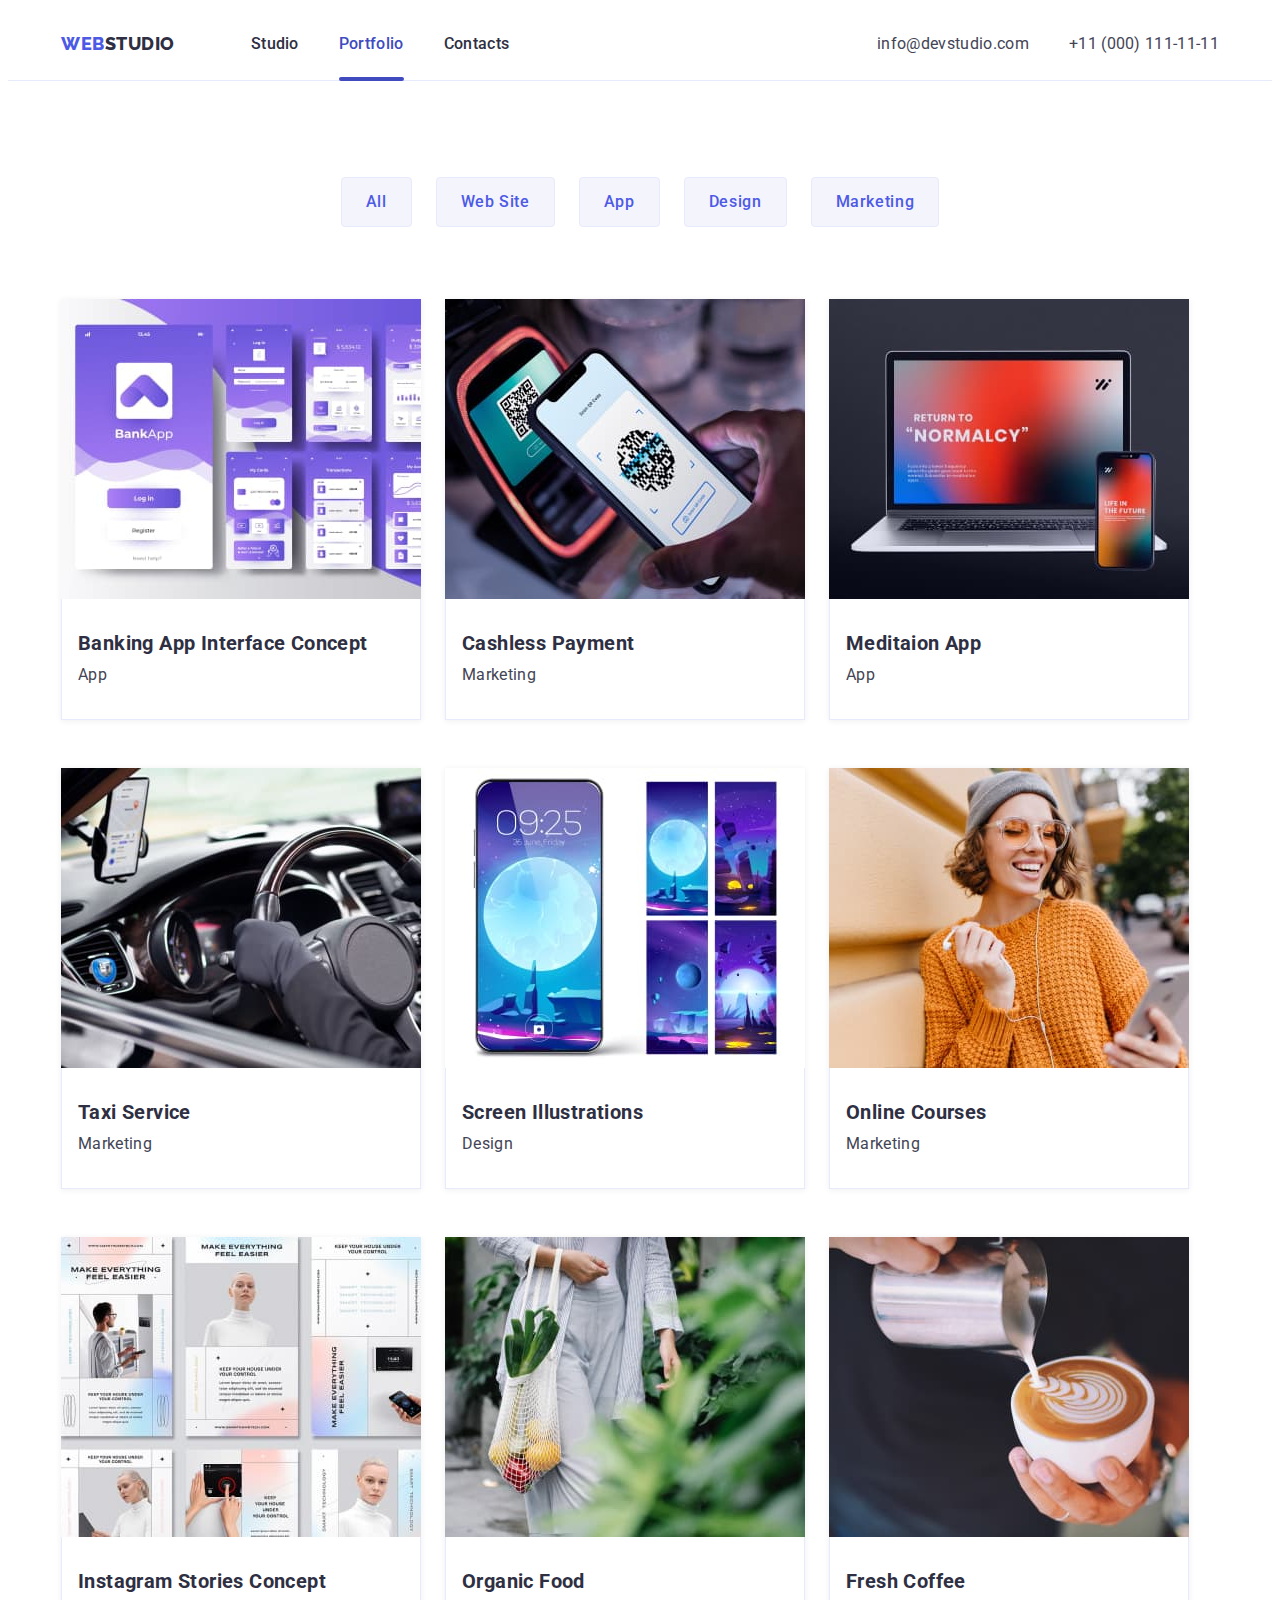
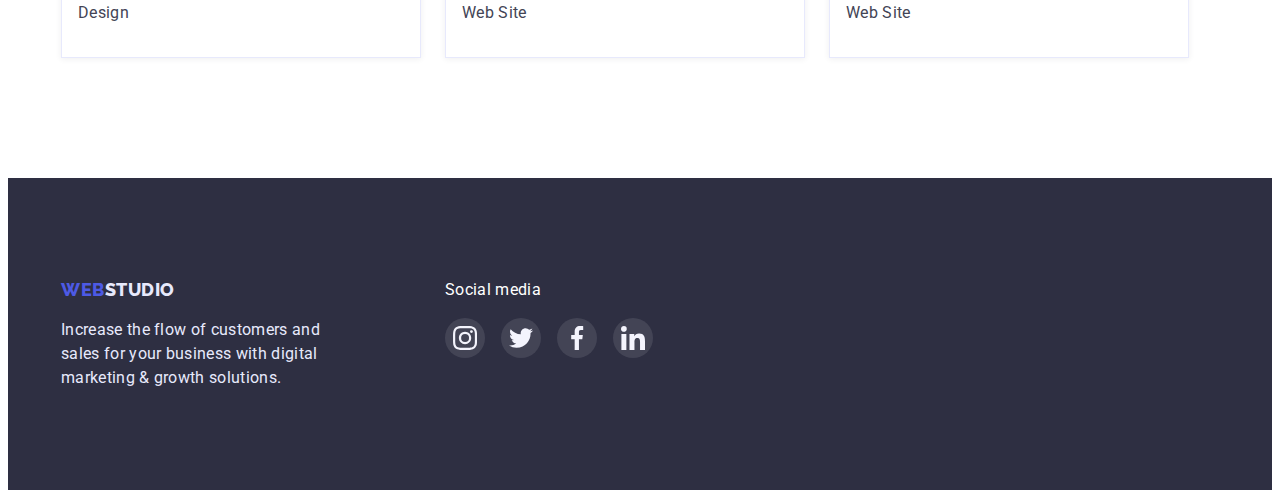
==== portfolio.html @ afbea0c2 "Initial commit" ====
<!DOCTYPE html>
<html lang="en">
<head>
    <meta charset="UTF-8">
    <meta http-equiv="X-UA-Compatible" content="IE=edge">
    <meta name="viewport" content="width=device-width, initial-scale=1.0">
    <title>WebStudio</title>
    <link rel="preconnect" href="https://fonts.googleapis.com"/><link rel="preconnect" href="https://fonts.gstatic.com" crossorigin/>
    <link href="https://fonts.googleapis.com/css2?family=Raleway:wght@800&family=Roboto:wght@400;500;700;900&display=swap" rel="stylesheet"/>
    <link rel="stylesheet" href="https://cdnjs.cloudflare.com/ajax/libs/modern-normalize/1.1.0/modern-normalize.min.css" integrity="sha512-wpPYUAdjBVSE4KJnH1VR1HeZfpl1ub8YT/NKx4PuQ5NmX2tKuGu6U/JRp5y+Y8XG2tV+wKQpNHVUX03MfMFn9Q==" crossorigin="anonymous" referrerpolicy="no-referrer" />
    <link rel="stylesheet" href="./css/style.css"/>
  </head>
<body class="body">
    <header class="header">
      <div class="container">
        <a href="" class="header-logo link"><span class="header-span link">Web</span>Studio</a>
          <nav class="header-navigation">
              <ul class="header-list list">
              <li class="header-pages "><a href="./index.html" class="header-link link">Studio</a></li>
              <li class="header-pages "><a href="./portfolio.html" class="header-link link active">Portfolio</a></li>
              <li class="header-pages "><a href="./index.html" class="header-link link">Contacts</a></li>
            </ul>
          </nav>
                    <ul class="header-list list">
                <li class="header-info "><a class="header-mailo link" href="mailto:info@devstudio.com">info@devstudio.com</a></li>
                <li class="header-info "><a class="header-tel link" href="tel:+11(000)111-11-11">+11 (000) 111-11-11</a></li>
                     </ul>
      </div>
    </header>
    <main class="main">
        <section class="portfolio">
          <div class="container">
        <h1 class="portfolio-visually-hidden">Portfolio</h1>
        <ul class="portfolio-list list">
        <li class="list"><button class="portfolio-button" type="button">All</button></li>
        <li class="list"><button class="portfolio-button" type="button">Web Site</button></li>
        <li class="list"><button class="portfolio-button" type="button">App</button></li>
        <li class="list"><button class="portfolio-button" type="button">Design</button></li>
        <li class="list"><button class="portfolio-button" type="button">Marketing</button></li>
        </ul> 
         <ul class="portfolio-navigation list">
            <li><a href="" class="link-nav link">
              <div class="top-wrap"><img src="./images/img1.jpg" alt="menu"  width="360" height="300"/>
              <p class="drawing-list">14 Stylish and User-Friendly App Design Concepts · Task Manager App · Calorie Tracker App · Exotic Fruit Ecommerce App · Cloud Storage App</p></div>
            <div class="navigation"><h2 class="portfolio-caption">Banking App Interface Concept</h2>
            <p class="portfolio-paragraph">App</p></div></a></li>
            <li><a href="" class="link-nav link">
              <div class="top-wrap"><img src="./images/img2.jpg" alt="paywithphone"  width="360" height="300"/>
              <p class="drawing-list">14 Stylish and User-Friendly App Design Concepts · Task Manager App · Calorie Tracker App · Exotic Fruit Ecommerce App · Cloud Storage App</p></div>
            <div class="navigation"><h2 class="portfolio-caption">Cashless Payment</h2>
            <p class="portfolio-paragraph link">Marketing</p></div></a></li>
            <li><a href="" class="link-nav link" class="link">
              <div class="top-wrap"><img src="./images/img3.jpg" alt="computerwithphone"  width="360" height="300"/>
              <p class="drawing-list">14 Stylish and User-Friendly App Design Concepts · Task Manager App · Calorie Tracker App · Exotic Fruit Ecommerce App · Cloud Storage App</p></div>
            <div class="navigation"><h2 class="portfolio-caption">Meditaion App</h2>
            <p class="portfolio-paragraph">App</p></div></a></li>
            <li><a href="" class="link-nav link">
              <div class="top-wrap"><img src="./images/img4.jpg" alt="car"  width="360" height="300"/>
              <p class="drawing-list">14 Stylish and User-Friendly App Design Concepts · Task Manager App · Calorie Tracker App · Exotic Fruit Ecommerce App · Cloud Storage App</p></div>
            <div class="navigation"><h2 class="portfolio-caption">Taxi Service</h2>
            <p class="portfolio-paragraph">Marketing</p></div></a></li>
            <li><a href="" class="link-nav link">
              <div class="top-wrap"><img src="./images/img5.jpg" alt="gallery"  width="360" height="300"/>
              <p class="drawing-list">14 Stylish and User-Friendly App Design Concepts · Task Manager App · Calorie Tracker App · Exotic Fruit Ecommerce App · Cloud Storage App</p></div>
            <div class="navigation"><h2 class="portfolio-caption">Screen Illustrations</h2>
            <p class="portfolio-paragraph">Design</p></div></a></li>
            <li><a href="" class="link-nav link">
              <div class="top-wrap"><img src="./images/img6.jpg" alt="listen"  width="360" height="300"/>
              <p class="drawing-list">14 Stylish and User-Friendly App Design Concepts · Task Manager App · Calorie Tracker App · Exotic Fruit Ecommerce App · Cloud Storage App</p></div>
            <div class="navigation"><h2 class="portfolio-caption">Online Courses</h2>
            <p class="portfolio-paragraph">Marketing</p></div></a></li>
            <li><a href="" class="link-nav link">
              <div class="top-wrap"><img src="./images/img7.jpg" alt="site"  width="360" height="300"/>
              <p class="drawing-list">14 Stylish and User-Friendly App Design Concepts · Task Manager App · Calorie Tracker App · Exotic Fruit Ecommerce App · Cloud Storage App</p></div>
            <div class="navigation"><h2 class="portfolio-caption">Instagram Stories Concept</h2>
            <p class="portfolio-paragraph">Design</p></div></a></li>
            <li><a href="" class="link-nav link">
              <div class="top-wrap"><img src="./images/img8.jpg" alt="food"  width="360" height="300"/>
              <p class="drawing-list">14 Stylish and User-Friendly App Design Concepts · Task Manager App · Calorie Tracker App · Exotic Fruit Ecommerce App · Cloud Storage App</p></div>
            <div class="navigation"><h2 class="portfolio-caption">Organic Food</h2>
            <p class="portfolio-paragraph">Web Site</p></div></a></li>
            <li><a href="" class="link-nav link">
              <div class="top-wrap"><img src="./images/img9.jpg" alt="coffe"  width="360" height="300"/>
              <p class="drawing-list">14 Stylish and User-Friendly App Design Concepts · Task Manager App · Calorie Tracker App · Exotic Fruit Ecommerce App · Cloud Storage App</p></div>
            <div class="navigation"><h2 class="portfolio-caption">Fresh Coffee</h2>
            <p class="portfolio-paragraph">Web Site</p></div></a></li>
             </ul>
          </div>
        </section>
    </main>
    <footer class="footer">
      <div class="container">
        <div class="footer-container">
        <div class="width"><a href="" class="footer-logo link"><span class="footer-span link">Web</span>Studio</a>
        <p class="footer-paragraph">Increase the flow of customers and sales for your business with digital marketing & growth solutions.</p></div>
        <div class="footer-social"> 
        <p class="footer-social-info">Social media</p>
              <ul class="social-media-list list">
              <li class="social-media-item"><a href="" class="social-media-link link">
                <svg class="social-media-navigation" width="24" height="24">
                  <use href="./images/icons.svg/icons.svg#icon-instagram-1"></use>
                </svg>
              </a></li>
              <li class="social-media-item"><a href="" class="social-media-link link">
                <svg class="social-media-navigation" width="24" height="24">
                  <use href="./images/icons.svg/icons.svg#icon-twitter-1"></use>
                </svg>
              </a></li>
              <li class="social-media-item"><a href="" class="social-media-link link">
                <svg class="social-media-navigation" width="24" height="24">
                  <use href="./images/icons.svg/icons.svg#icon-facebook-1"></use>
                </svg>
              </a></li>
              <li class="social-media-item"><a href="" class="social-media-link link">
                <svg class="social-media-navigation" width="24" height="24">
                  <use href="./images/icons.svg/icons.svg#icon-linkedin-1"></use>
                </svg>
              </a></li>
              </ul>
        </div>
        </div>
          </div>
      </footer>
</body>
</html>
---- css/style.css ----
:root{
--first-color: #2E2F42;
--second-color: #434455;
--third-color: #FFFFFF;
--fourth-color:#4D5AE5;
--fiveth-color: #8E8F99;
--sixth-color:#404BBF;
--first-border-color:#404BBF;
--first-typical-lh:1.5;
--second-typical-lh:1.33;
--transition-duration: 250ms ;
--transition-timing-function: cubic-bezier(0.4, 0, 0.2, 1);
}

p,
h1,
h2,
h3,
h4,
h5,
h6{
  margin: 0;
}

ul,
ol{
  margin: 0;
  padding-left: 0;
}

img{
display: block;
max-width: 100%;
height: auto;
}

.body{
color:var(--first-color);
background-color:var(--third-color);
font-family: "Roboto", sans-serif;
}

.container{
  width: 1158px;
  padding-left: 15px;
  padding-right: 15px;
  margin: 0 auto;
}

/*-------------INDEX-AND-PORTFOLIO.HEADER-------------*/
.list{
list-style:none;
}
.link{
text-decoration: none;    
}


.header{
    background-color: var(--third-color);
    border-bottom: 1px solid #E7E9FC;
}

.header>.container{
  display: flex;
  align-items: center;
}

.header-logo{
font-family:'Raleway', sans-serif;
font-weight: 800;
font-size: 18px;
line-height: var(--second-typical-lh);
letter-spacing: 0.03em;
text-transform: uppercase;
color: var(--first-color);
margin-right: 76px;
}
 
.header-span{
color: var(--fourth-color);    
}




.header-navigation{
display:flex;
align-items: center;
margin-right: auto;
}

.header-list{
  display:flex;
  gap: 40px;
  
}

.header-link{
font-weight: 500;
font-size: 16px;
line-height: var(--first-typical-lh);
letter-spacing: 0.02em;
color: var(--first-color);
display: block;
transition: color var(--transition-duration) var(--transition-timing-function)  ;
position: relative;
}

.header-link.current{
  color: var(--sixth-color);
}

.header-link.active{
  color: var(--sixth-color);
}

.header-link:focus,
.header-link:hover{
  color: var(--sixth-color);
}

.header-link.current::after{
  content: "";
  position: absolute;
  width: 100%;
  height: 4px;
  background-color:var(--sixth-color);
  left: 0;
  bottom: -25px;
  border-radius: 2px;
}

.header-link.active::after{
  content: "";
  position: absolute;
  width: 100%;
  height: 4px;
  background-color:var(--sixth-color);
  left: 0;
  bottom: -25px;
  border-radius: 2px;
}

.header-link:hover,
.header-link:focus{
color: var(--sixth-color);
}

.header-mailo:hover,
.header-mailo:focus,
.header-tel:hover,
.header-tel:focus{
color: var(--fourth-color);
}

.header-mailo,
.header-tel{
font-weight: 400;
font-size: 16px;
line-height:var(--first-typical-lh);
letter-spacing: 0.02em;
color: var(--second-color);
display: block;
padding-top: 24px;
padding-bottom: 24px;
transition: color var(--transition-duration) var(--transition-timing-function);
}

/*-------------INDEX.MAIN-------------*/
.main>.container{
  display: flex;
}


.section{
background-color: var(--second-color);
text-align: center;
padding-top: 188px;
padding-bottom: 188px;
width: 1440px;
margin-right: auto;
margin-left: auto;
display: block;
}

.section{
  background-image: linear-gradient( rgba(46, 47, 66, 0.7), rgba(46, 47, 66, 0.7)), url(../images/people-office\ 1.jpg);
  background-repeat: no-repeat;
  background-size: cover;
  background-position: center;
}


.section-headline{
max-width: 496px;
font-size: 56px;
line-height: 1.07;
text-align: center;
letter-spacing: 0.02em;
color: var(--third-color);
margin: 0 auto;
margin-bottom: 48px;
}


.section-btn{
min-width: 169px;
font-family: inherit;
font-style: normal;
font-weight: 500;
font-size: 16px;
line-height:var(--first-typical-lh);
letter-spacing: 0.04em;
color: var(--third-color);
background-color: var(--fourth-color);
border-radius: 4px;
box-shadow: 0px 4px 4px rgba(0, 0, 0, 0.15);
border: none;
cursor: pointer;
padding:16px 32px;
transition: background-color var(--transition-duration) var(--transition-timing-function) ;
}

.section-btn:hover{
  background-color: #404BBF;
}




.skills-visually-hidden{
position: absolute;
width: 1px;
height: 1px;
margin: -1px;
border: 0;
padding: 0; 
white-space: nowrap;
clip-path: inset(100%);
clip: rect(0 0 0 0);
overflow: hidden;
}

.skills{
  flex-direction: column;
  padding-top: 120px;
}


.skills-list{
  display: flex;
  gap: 24px;
}

.background-navigation{
  background-color: #F4F4FD;
  border-radius: 4px;
  height: 112px;
  margin-bottom: 8px;
  display: flex;
  justify-content: center;
  align-items: center;
}

.skills-pages{
  width: calc((100%-72)/4);
}


.skills-caption{
font-size: 20px;
line-height: 1.20;
letter-spacing: 0.02em;
color: var(--first-color);
}


.skills-paragraph{ 
font-size: 16px;
line-height: var(--first-typical-lh);
letter-spacing: 0.02em;
color: var(--second-color);
margin-top: 8px;
}


.image{
  padding-top: 120px;
  padding-bottom: 120px;
}

.image-caption{
font-size: 36px;
line-height:1.11;
text-align: center;
letter-spacing: 0.02em;
text-transform: capitalize;
color: var(--first-color);
margin-bottom: 72px;
}

.image-list{
  display: flex;
  gap: 24px;
}

.image-item{
  flex-basis: calc((100% - 48px) / 3);
}

.info{
background-color: #F4F4FD;
padding-top: 120px;
padding-bottom: 120px;
}

.info-pre-caption{
min-width: 162px;
font-size: 36px;
line-height: 1.11;
text-align: center;
letter-spacing: 0.02em;
text-transform: capitalize;
color: var(--first-color);
margin-bottom: 72px;
}


.info-list{
  display: flex;
  gap: 24px;
}



.info-item{
background-color:var(--third-color);
flex-basis: calc((100% - 3 * 24px) / 4);
border-radius: 4px;
box-shadow: 0px 1px 6px rgba(46, 47, 66, 0.08), 0px 1px 1px rgba(46, 47, 66, 0.16), 0px 2px 1px rgba(46, 47, 66, 0.08);
}

.info-navigation{
  padding-top: 32px;
  padding-bottom: 32px;
}

.info-caption{
font-weight: 500;
font-size: 20px;
line-height: 1.2;
text-align: center;
letter-spacing: 0.02em;
color: var(--first-color);
margin-bottom: 8px;
}

.info-paragraph{
font-size: 16px;
line-height:var(--first-typical-lh);
text-align: center;
letter-spacing: 0.02em;
color: var(--second-color);
}


.icon-list{
  display:flex;
  gap: 24px;
  justify-content: center;
  margin-top: 8px;
}

.icon-item{
  width: 40px;
  height: 40px;
}

.icon-link{
  width: 100%;
  height: 100%;
    background-color:var(--fourth-color);
    border-radius: 50%;
    display: flex;
    align-items: center;
    justify-content: center;
    transition: background-color var(--transition-duration) var(--transition-timing-function);
  }

  .icon-link:hover,
  .icon-link:focus{
    background-color:  #404BBF;
  }

.icon-navigation{
  fill: #F4F4FD;
 background-repeat: no-repeat;
  background-position: center;
}




.customers{
  padding-top: 130px;
  padding-bottom: 120px;
}


.customers-caption{
min-width: 162px;
font-size: 36px;
line-height: 1.11;
text-align: center;
letter-spacing: 0.02em;
text-transform: capitalize;
color: var(--first-color);
margin-bottom: 72px;
}



.customers-list{
  display: flex;
  gap: 24px;
}

.customers-item{
  width: calc((100% - 120px) / 6);
  height: 88px;
}



.customers-navigation{
fill: var(--fiveth-color);
transition: fill var(--transition-duration) var(--transition-timing-function);
}

.customers-link{
width: 100%;
height: 100%;
border: 1px solid var(--fiveth-color);
border-radius: 4px;
display: flex;
align-items: center;
justify-content: center;
transition: border-color var(--transition-duration) var(--transition-timing-function);
}

.customers-link:hover,
.customers-link:focus{
  border-color: var(--first-border-color);
}


.backdrop{
  width: 100%;
  height: 100%;
  position: fixed;
  top: 0;
  background-color: rgba(46, 47, 66, 0.4);
  transition: opacity var(--transition-duration)  var(--transition-timing-function) , visibility var(--transition-duration) var(--transition-timing-function);
}

.modal{
position: absolute;
top: 50%;
left: 50%;
width: 408px;
min-height: 576px;
background-color: #FCFCFC;
border-radius: 4px;
transform: translate(-50% , -50%) scale(1);
transition: transform var(--transition-duration) var(--transition-timing-function);
}

.backdrop.is-hidden .modal{
  transform: translate(-50% , -50%) scale(0);
}

.modal-close{
  position: absolute;
  top: 24px;
  right: 24px;
  width: 24px;
  height: 24px;
  background-color:#E7E9FC;
  border: 1px solid rgba(0, 0, 0, 0.1);
  border-radius: 50%;
  cursor: pointer;
  transition:background-color var(--transition-duration) var(--transition-timing-function) ;
}

.modal-close:hover{
  background-color:var(--sixth-color);
  fill:var(--third-color) ;
}

.modal-close .modal-icon:hover{

}

.modal-icon{
  position: absolute;
  top: 33.33%;
  left: 33.33%;
  width: 8px;
  height: 8px;
  background-repeat: no-repeat;
  background-position: center;
  transition:fill var(--transition-duration) var(--transition-timing-function) ;
}


.is-hidden{
  opacity: 0;
  visibility: hidden;
  pointer-events: none;
}

/*-------------PORTFOLIO.MAIN-------------*/
.portfolio{
  padding-top: 96px;
  padding-bottom: 120px;
}

.portfolio-visually-hidden{
position: absolute;
width: 1px;
height: 1px;
margin: -1px;
border: 0;
padding: 0;
white-space: nowrap;
clip-path: inset(100%);
clip: rect(0 0 0 0);
overflow: hidden;
}

.portfolio-list{
  display: flex;
  justify-content: center;
  gap: 24px;
}

.portfolio-button{
  background-color: var(--third-color);
}

.portfolio-button:hover,
.portfolio-button:focus{
color: var(--third-color);
background-color:  #404BBF;
border-color: transparent;
box-shadow: 0px 3px 1px rgba(0, 0, 0, 0.1), 0px 2px 1px rgba(0, 0, 0, 0.08), 0px 2px 2px rgba(0, 0, 0, 0.12);
}



.portfolio-button{
font-family: inherit;
font-style: normal;
font-weight: 500;
font-size: 16px;
line-height:var(--first-typical-lh);
letter-spacing: 0.04em;
color: var(--fourth-color);
background: #F4F4FD;
cursor: pointer;
border: 1px solid #E7E9FC;
border-radius: 4px;
padding: 12px 24px;
transition: background-color var(--transition-duration) var(--transition-timing-function) , box-shadow var(--transition-duration) var(--transition-timing-function), border-color var(--transition-duration) var(--transition-timing-function), color var(--transition-duration) var(--transition-timing-function);
}

.portfolio-navigation{
  display: flex;
  flex-wrap: wrap;
  column-gap: 24px;
  row-gap: 48px;
  margin-top: 72px;
  flex-basis: calc((100% - 48px) / 3);
  
}
     
.link-nav{
  display:block;
  box-shadow: 0px 1px 6px rgba(46, 47, 66, 0.08);
  transition: box-shadow var(--transition-duration) var(--transition-timing-function);

}

.link-nav:hover,
.link-nav:focus{
box-shadow: 0px 1px 6px rgba(46, 47, 66, 0.08), 0px 1px 1px rgba(46, 47, 66, 0.16), 0px 2px 1px rgba(46, 47, 66, 0.08);
}


.link-nav:hover .drawing-list,
.link-nav:focus .drawing-list{
  display: block;
  transform: translateY(0%);
}

.top-wrap{
  position: relative;
  overflow: hidden;
}

.drawing-list{
  position: absolute;
  top: 0;
font-size: 16px;
line-height:var(--first-typical-lh);
letter-spacing: 0.02em;
color: #F4F4FD;
padding-top: 40px;
padding-left: 32px;
background-color: #4D5AE5;
height: 100%;
transform: translateY(100%);
transition: transform var(--transition-duration) var(--transition-timing-function);
}


.navigation{
  padding-top: 32px;
  padding-bottom: 32px;
  padding-left: 16px;
  border-right:1px solid #E7E9FC;
  border-left: 1px solid #E7E9FC;
  border-bottom: 1px solid #E7E9FC;
}




  .photo{
    background-color: var(--third-color);
    
  }


.portfolio-caption{
font-weight: 700;
font-size: 20px;
line-height: 1.2;
letter-spacing: 0.02em;
color: var(--first-color);
margin-bottom: 8px;
}

.portfolio-paragraph{
font-size: 16px;
line-height:var(--first-typical-lh);
letter-spacing: 0.02em;
color: var(--second-color);
}


 /*-------------INDEX-AND-PORTFOLIO.FOOTER-------------*/



.footer{
background-color: var(--first-color);
display: flex;
flex-direction: column;
padding-top: 100px;
padding-bottom: 100px;
}
    

.footer-container{
  display: flex;
  gap: 120px;
}

 .width {
  width: 264px;
 }  
.footer-logo{
font-family:'Raleway', sans-serif;
font-weight: 800;
font-size: 18px;
line-height: var(--second-typical-lh);
letter-spacing: 0.03em;
text-transform: uppercase;
color:#E7E9FC;
}
    
.footer-span{
color: var(--fourth-color); 
}
    
.footer-paragraph{
font-size: 16px;
line-height:var(--first-typical-lh);
letter-spacing: 0.02em;
color: #E7E9FC;
margin-top:16px;
}




.footer-social-info{
font-size: 16px;
line-height: var(--first-typical-lh);
letter-spacing: 0.02em;
color: var(--third-color);
align-items: center;
margin-bottom: 16px;
}


.social-media-list{
  display:flex;
  gap: 16px;
}

.social-media-item{
  width: 40px;
  height: 40px;
}

.social-media-link{
  width: 100%;
  height: 100%;
  background-color: #434455;
  border-radius: 50%;
  display: flex;
  align-items: center;
  justify-content: center;
  transition: background-color var(--transition-duration) var(--transition-timing-function);
}

.social-media-link:hover,
.social-media-link:focus{
  background-color:#31D0AA ;
}

.social-media-navigation{
  fill:#f4f4fd;
  background-repeat: no-repeat;
  background-position: center;
}
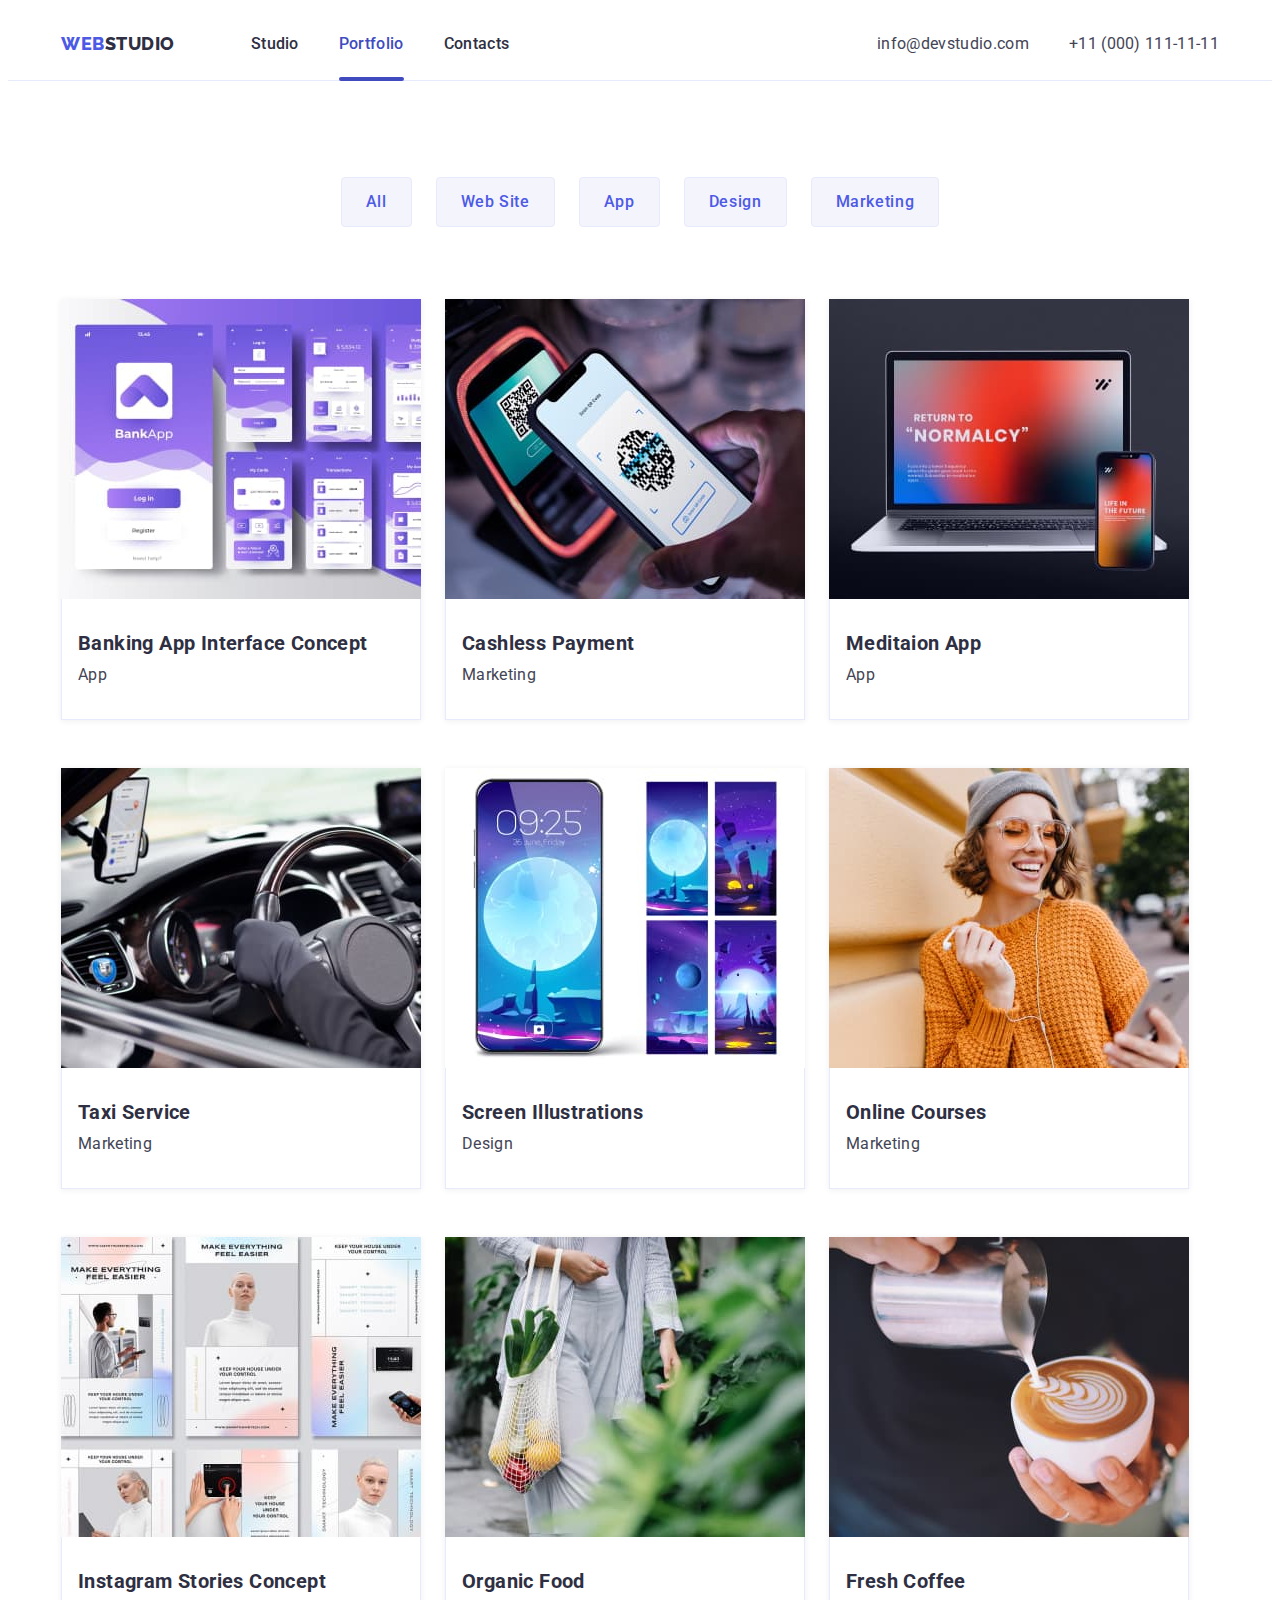
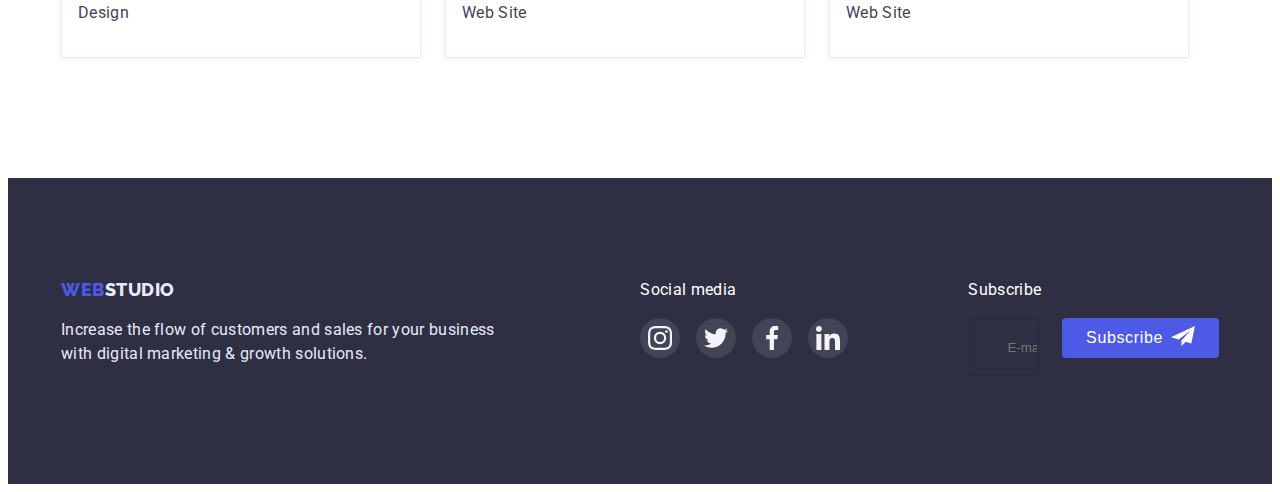
==== commit 5dadf09b: "Update" ====
--- a/portfolio.html
+++ b/portfolio.html
@@ -118,6 +118,13 @@
               </a></li>
               </ul>
         </div>
+        <div class="send">
+          <form action="">
+          <label class="send-caption">Subscribe</label>
+          <div class="send-wrap">
+            <input type="email" placeholder="E-mail" name="user-email" class="modal-input"/>
+              <button type="submit" class="send-text">Subscribe</button></div>
+          </form></div>
         </div>
           </div>
       </footer>
--- a/css/style.css
+++ b/css/style.css
@@ -167,6 +167,19 @@
 transition: color var(--transition-duration) var(--transition-timing-function);
 }
 
+.visually-hidden{
+  position: absolute;
+  width: 1px;
+  height: 1px;
+  margin: -1px;
+  border: 0;
+  padding: 0; 
+  white-space: nowrap;
+  clip-path: inset(100%);
+  clip: rect(0 0 0 0);
+  overflow: hidden;
+  }
+
 /*-------------INDEX.MAIN-------------*/
 .main>.container{
   display: flex;
@@ -470,6 +483,7 @@
 left: 50%;
 width: 408px;
 min-height: 576px;
+padding: 72px 24px 24px 24px;
 background-color: #FCFCFC;
 border-radius: 4px;
 transform: translate(-50% , -50%) scale(1);
@@ -498,9 +512,6 @@
   fill:var(--third-color) ;
 }
 
-.modal-close .modal-icon:hover{
-
-}
 
 .modal-icon{
   position: absolute;
@@ -519,6 +530,186 @@
   visibility: hidden;
   pointer-events: none;
 }
+
+.modal-title{
+width: 100%;
+height: 24px;
+font-weight: 500;
+font-size: 16px;
+line-height: 1.5;
+text-align: center;
+letter-spacing: 0.02em;
+color: var(--first-color);
+margin-bottom: 14px;
+}
+
+.modal-wrap{
+  position: relative;
+}
+
+.modal-input{
+  width: 100%;
+  height: 40px;
+  margin-bottom: 8px;
+  background-color: transparent;
+  padding: 8px 0px 8px 38px;
+  border: 1px solid rgba(33, 33, 33, 0.2);
+  border-radius: 4px;
+  transition: outline var(--transition-duration) var(--transition-timing-function) , 
+  fill var(--transition-duration) var(--transition-timing-function);
+}
+
+.modal-input:focus-within{
+  outline: 1px solid var(--fourth-color);
+}
+
+.modal-input:focus-within+.modal-person{
+  fill: var(--fourth-color);
+}
+
+.modal-input:focus-within+.modal-phone{
+  fill: var(--fourth-color);
+}
+
+.modal-input:focus-within+.modal-email{
+  fill: var(--fourth-color);
+}
+
+.modal-form{
+font-weight: 400;
+font-size: 12px;
+line-height: 1.33;
+letter-spacing: 0.04em;
+color: #8E8F99;
+margin-bottom: 4px;
+display: block;
+}
+
+.modal-person{
+  position: absolute;
+  top: 30px;
+  left: 16px;
+}
+
+.modal-phone{
+  position: absolute;
+  top: 29px;
+  left: 16px;
+}
+
+.modal-email{
+  position: absolute;
+  top:28px;
+  left: 16px;
+}
+
+.modal-person-svg{
+  width: 12px;
+  height: 12px;
+}
+
+.modal-phone-svg{
+width: 13px;
+height: 13px;
+}
+
+.modal-email-svg{
+width: 15px;
+height: 12px;
+}
+
+.modal-wrap{
+  margin-bottom: 16px;
+}
+
+.modal-text{
+background-color: transparent;
+padding: 8px 16px;
+border: 1px solid rgba(33, 33, 33, 0.2);
+border-radius: 4px;
+width: 100%;
+height: 120px;
+outline: none;
+resize: none;
+transition: outline var(--transition-duration) var(--transition-timing-function);
+}
+
+.modal-text:focus-within{
+  outline: 1px solid var(--fourth-color);
+}
+
+.modal-field{
+  margin-bottom: 24px;
+  display: flex;
+  align-items: center;
+  width: 100%;
+}
+
+.modal-check-text{
+  display: flex;
+    align-items: center;
+    cursor: pointer;
+  font-weight: 400;
+font-size: 12px;
+line-height: 1.33;
+letter-spacing: 0.04em;
+color: #757575;
+
+}
+
+.modal-privacy-policy{
+  font-weight: 400;
+  font-size: 12px;
+  line-height: 1.33;
+  text-decoration-line: underline;
+  color:var(--fourth-color);
+  margin-left: 8px;
+}
+
+.modal-check-text::before{
+  content: '';
+  width: 16px;
+height: 16px;
+border: 1.25px solid #2E2F42;
+border-radius: 2px;
+display: block;
+margin-right: 8px;
+}
+
+.modal-check:checked +.modal-check-text::before{
+  background-color: var(--sixth-color);
+  border: none;
+  background-image: url(../images/check.svg);
+  background-repeat: no-repeat;
+  background-position: center;
+}
+
+
+.button-text{
+  background:var(--fourth-color);
+box-shadow: 0px 4px 4px rgba(0, 0, 0, 0.15);
+border-radius: 4px;
+cursor: pointer;
+width: 169px;
+height: 56px;
+padding:16px 32px;
+border: none;
+font-weight: 500;
+font-size: 16px;
+line-height: 1.5;
+display: block;
+text-align: center;
+letter-spacing: 0.04em;
+color: #FFFFFF;
+margin: 0px 96px;
+transition: background-color var(--transition-duration) var(--transition-timing-function) ;
+}
+
+.button-text:hover,
+.button-text:focus{
+  background-color: var(--sixth-color);
+}
+
 
 /*-------------PORTFOLIO.MAIN-------------*/
 .portfolio{
@@ -666,7 +857,6 @@
 
 .footer{
 background-color: var(--first-color);
-display: flex;
 flex-direction: column;
 padding-top: 100px;
 padding-bottom: 100px;
@@ -679,8 +869,9 @@
 }
 
  .width {
-  width: 264px;
+  min-width: 264px;
  }  
+
 .footer-logo{
 font-family:'Raleway', sans-serif;
 font-weight: 800;
@@ -748,3 +939,73 @@
   background-position: center;
 }
 
+.send{
+margin-left: auto;
+}
+
+.send-caption{
+  width: 75px;
+  height: 24px;
+font-size: 16px;
+line-height: 1.5;
+letter-spacing: 0.02em;
+color: var(--third-color);
+display: block;
+margin-bottom: 16px;
+}
+
+.send-wrap{
+  display: flex;
+}
+
+.send-input{
+  border: 1px solid rgba(255, 255, 255, 0.3);
+  border-radius: 4px;
+  filter: drop-shadow(0px 4px 4px rgba(0, 0, 0, 0.15));
+  background-color: var(--first-color);
+  height: 40px;
+  width: 264px;
+  padding: 8px 16px;
+  color: var(--third-color);
+}
+
+
+.send-text{
+width: 165px;
+height: 40px;
+background-color: var(--fourth-color);
+border: var(--fourth-color);
+padding: 8px 56px 8px 24px;;
+gap: 16px;
+text-align: center;
+border-radius: 4px;
+margin-left: 24px;
+font-weight: 500;
+font-size: 16px;
+line-height: 1.5;
+letter-spacing: 0.04em;
+color: var(--third-color);
+cursor: pointer;
+position: relative;
+transition: background-color var(--transition-duration) var(--transition-timing-function);
+}
+
+.send-text:hover,
+.send-text:focus{
+  background-color: var(--sixth-color);
+}
+
+.send-text::before{
+  content: "";
+  position: absolute;
+  background-image: url(../images/send.svg);
+  background-repeat: no-repeat;
+  right: 24px;
+  bottom: 8px;
+  display: block;
+  width: 24px;
+  height: 24px;
+  opacity: 1;
+  fill: #fff;
+  fill:#4D5AE5;
+}
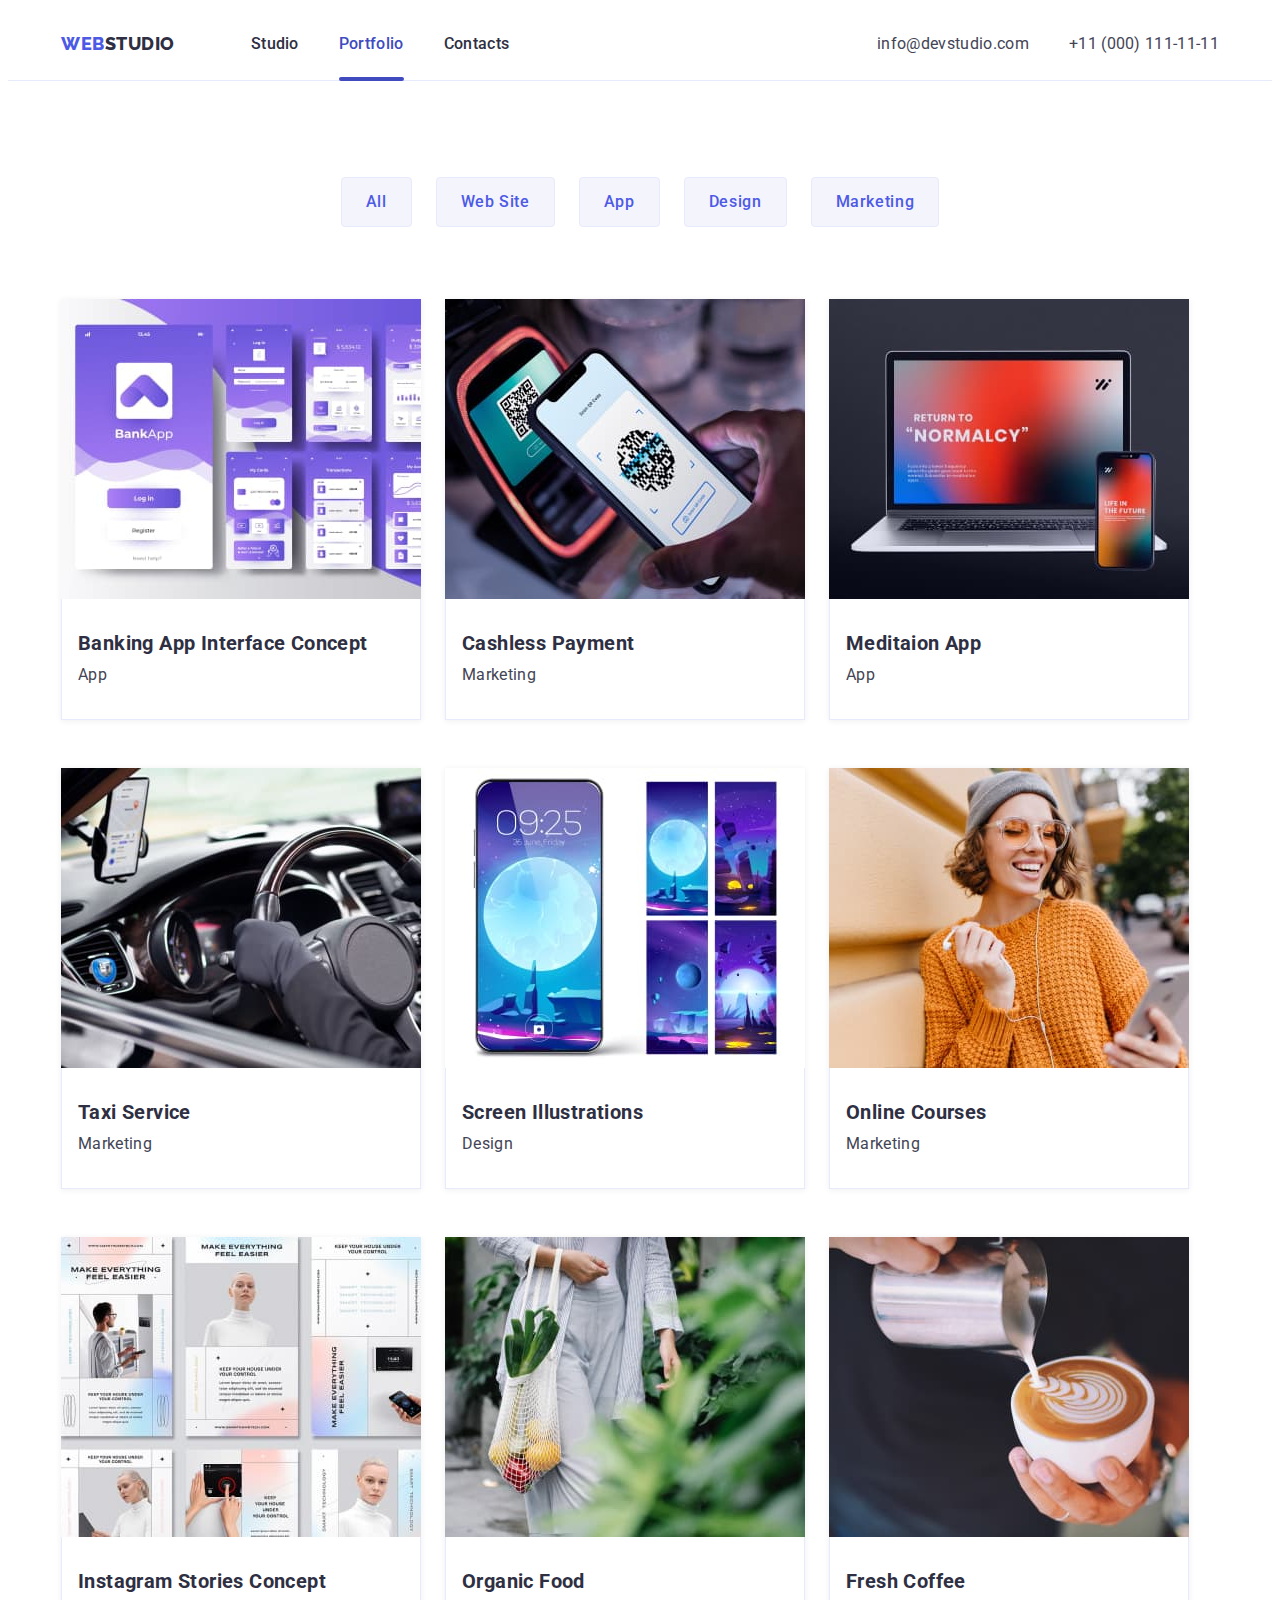
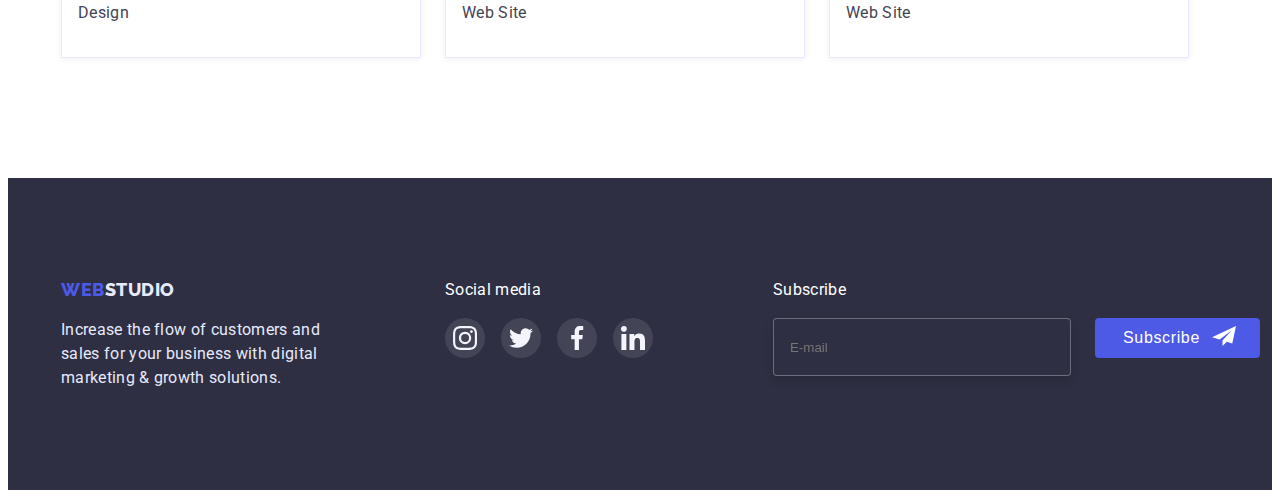
==== commit 39e5e4d2: "update" ====
--- a/portfolio.html
+++ b/portfolio.html
@@ -119,11 +119,10 @@
               </ul>
         </div>
         <div class="send">
-          <form action="">
           <label class="send-caption">Subscribe</label>
-          <div class="send-wrap">
-            <input type="email" placeholder="E-mail" name="user-email" class="modal-input"/>
-              <button type="submit" class="send-text">Subscribe</button></div>
+          <form action="#" class="send-wrap">
+            <input type="email" placeholder="E-mail" name="user-email" class="send-input"/>
+              <button type="submit" class="send-text">Subscribe</button>
           </form></div>
         </div>
           </div>
--- a/css/style.css
+++ b/css/style.css
@@ -482,7 +482,6 @@
 top: 50%;
 left: 50%;
 width: 408px;
-min-height: 576px;
 padding: 72px 24px 24px 24px;
 background-color: #FCFCFC;
 border-radius: 4px;
@@ -507,7 +506,8 @@
   transition:background-color var(--transition-duration) var(--transition-timing-function) ;
 }
 
-.modal-close:hover{
+.modal-close:hover,
+.modal-close:focus{
   background-color:var(--sixth-color);
   fill:var(--third-color) ;
 }
@@ -575,6 +575,10 @@
   fill: var(--fourth-color);
 }
 
+.modal-textarea{
+  margin-bottom: 16px;
+}
+
 .modal-form{
 font-weight: 400;
 font-size: 12px;
@@ -619,7 +623,7 @@
 }
 
 .modal-wrap{
-  margin-bottom: 16px;
+  margin-bottom: 8px;
 }
 
 .modal-text{
